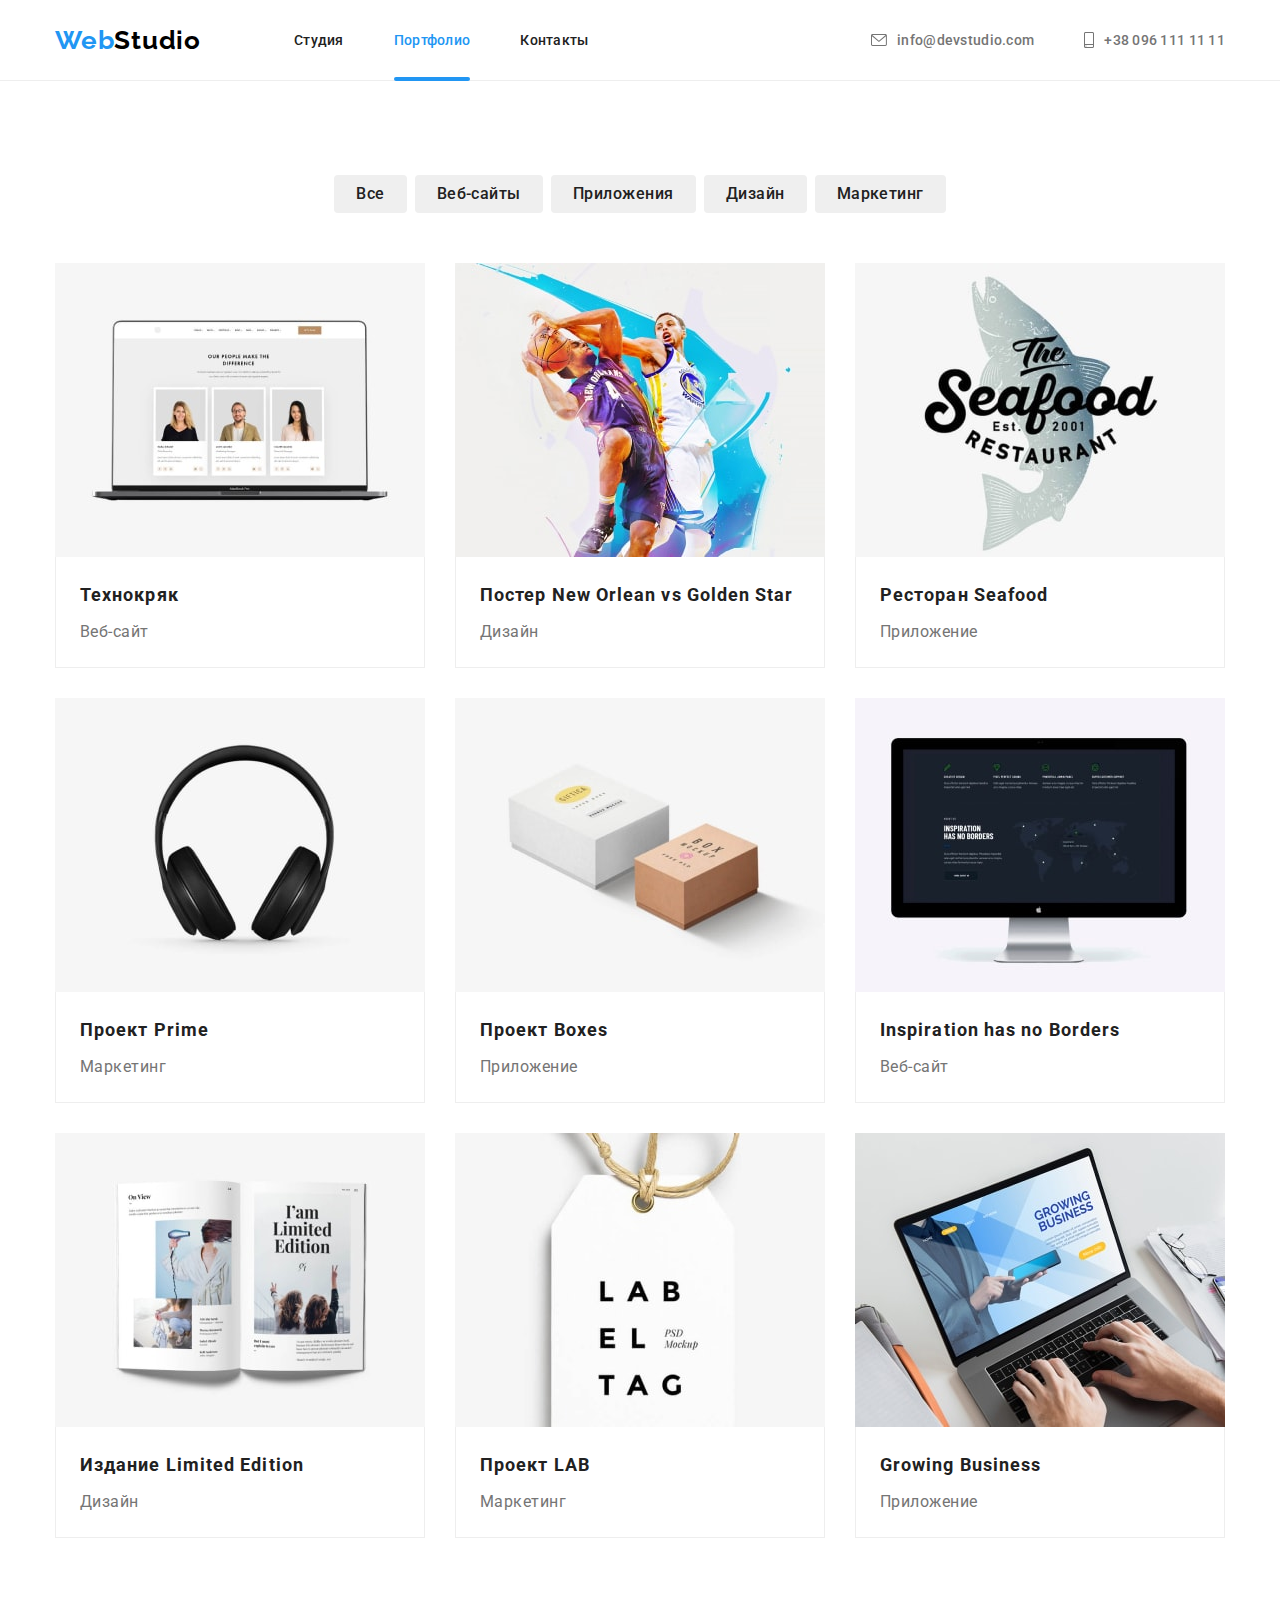
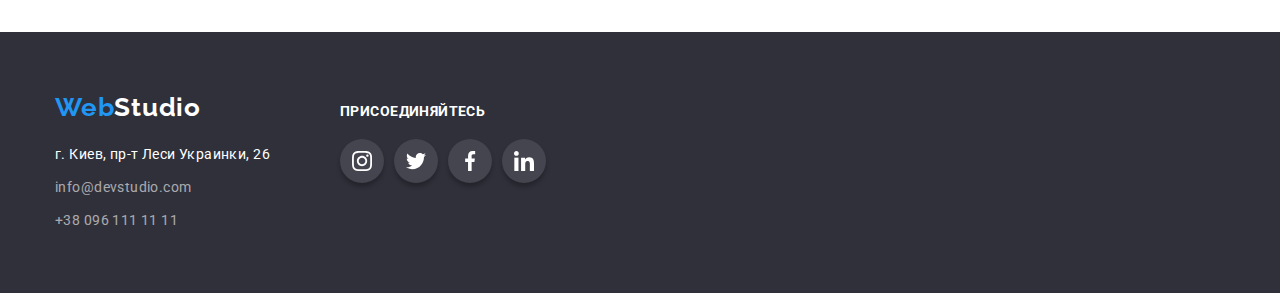
==== portfolio.html @ b64ebb9d "Начало" ====
<!DOCTYPE html>
<html lang="ru">
<head>
    <meta charset="UTF-8">
    <meta name="viewport" content="width=device-width, initial-scale=1.0">
    <title>Portfolio</title>
    <link rel="stylesheet" href="https://cdnjs.cloudflare.com/ajax/libs/modern-normalize/1.0.0/modern-normalize.min.css">
    <link rel="preconnect" href="https://fonts.gstatic.com">
    <link href="https://fonts.googleapis.com/css2?family=Raleway:wght@700&family=Roboto:wght@400;500;700;900&display=swap"
        rel="stylesheet">
    <link rel="stylesheet" href="./css/styles.css">
</head>
<body>
    <header class="header">
        <div class="contener">
            <nav class="navigation">
                <a class="logo" href="./index.html" lang="en"><span class="logo-first">Web</span>Studio </a>
                <ul class="navigation-list">
                    <li class="navigation-list-item">
                        <a class="navigation-list-link" href="./index.html">Студия</a>
                    </li>
                    <li class="navigation-list-item">
                        <a class="navigation-list-link current" href="#">Портфолио</a>
                    </li>
                    <li class="navigation-list-item">
                        <a class="navigation-list-link" href="#">Контакты</a>
                    </li>
                </ul>
            </nav>
            <address class="address">
                <ul class="address-list">
                    <li class="address-list-item">
                        <a class="address-list-link" href="mailto:info@devstudio.com">
                            <svg width="16px" height="12px" class="address-list-mail-icon">
                                <use href="./images/sprite.svg#envelope">
                                </use>
                            </svg>
                            info@devstudio.com
                        </a>
                    </li>
                    <li class="address-list-item">
                        <a class="address-list-link" href="tel:+380961111111">
                            <svg width="10px" height="16px" class="address-list-mail-icon">
                                <use href="./images/sprite.svg#smartphone">
                                </use>
                            </svg>
                            +38 096 111 11 11</a>
                    </li>
                </ul>
            </address>
        </div>
    </header>
        
    <main class="main">
    <!--WORKS-->
        <section class="works">
            <div class="contener">
                <h1 class="visually-hidden">Примеры работ</h1>
                <ul class="works-button-list">
                        <li class="works-button-list-item">
                            <button class="works-button-list-btn" type="button">Все</button>
                        </li>
                        <li class="works-button-list-item">
                            <button class="works-button-list-btn" type="button">Веб-сайты</button>
                        </li>
                        <li class="works-button-list-item">
                            <button class="works-button-list-btn" type="button">Приложения</button>
                        </li>
                        <li class="works-button-list-item">
                            <button class="works-button-list-btn" type="button">Дизайн</button>
                        </li>
                        <li class="works-button-list-item">
                            <button class="works-button-list-btn" type="button">Маркетинг</button>
                        </li>
                </ul>
                
                <ul class="example-list">
                        <li class="example-list-item">
                            <a class="example-list-link" href="#">
                                <div class="example-list-thumb ">
                                    <img class="example-list-img" src="./images/jpg/project-1.jpg" alt="1 проект">
                                    <div class="overlay">Технокряк это современная площадка распространения коронавируса. Компании используют эту платформу для цифрового
                                        шпионажа и атак на защищённые сервера конкурентов.
                                    </div>
                                </div>
                               
                                <div class="example-list-information">
                                    <h2 class="example-list-title">
                                        Технокряк
                                    </h2>
                                    <p class="example-list-text">
                                        Веб-сайт
                                    </p>
                                </div>
                            </a>
                        </li>
                        <li class="example-list-item">
                            <a class="example-list-link" href="#">
                                <div class="example-list-thumb ">
                                    <img class="example-list-img" src="./images/jpg/project-2.jpg" alt="1 проект">
                                    <div class="overlay">Технокряк это современная площадка распространения коронавируса. Компании используют эту
                                        платформу для цифрового
                                        шпионажа и атак на защищённые сервера конкурентов.
                                    </div>
                                </div>
                                <div class="example-list-information">
                                    <h2 class="example-list-title">
                                        Постер New Orlean vs Golden Star
                                    </h2>
                                    <p class="example-list-text">
                                        Дизайн
                                    </p>
                                </div>
                            
                            </a>
                        </li>
                        <li class="example-list-item">
                            <a class="example-list-link" href="#">
                                 <div class="example-list-thumb ">
                                    <img class="example-list-img" src="./images/jpg/project-3.jpg" alt="1 проект">
                                    <div class="overlay">Технокряк это современная площадка распространения коронавируса. Компании используют эту платформу для цифрового
                                        шпионажа и атак на защищённые сервера конкурентов.
                                    </div>
                                </div>
                                <div class="example-list-information">
                                    <h2 class="example-list-title">
                                        Ресторан Seafood
                                    </h2>
                                    <p class="example-list-text">
                                        Приложение
                                    </p>
                                </div>
                            </a>
                        </li>
                        <li class="example-list-item">
                            <a class="example-list-link" href="#">
                                 <div class="example-list-thumb ">
                                    <img class="example-list-img" src="./images/jpg/project-4.jpg" alt="1 проект">
                                    <div class="overlay">Технокряк это современная площадка распространения коронавируса. Компании используют эту платформу для цифрового
                                        шпионажа и атак на защищённые сервера конкурентов.
                                    </div>
                                </div>
                                <div class="example-list-information">
                                    <h2 class="example-list-title">
                                        Проект Prime
                                    </h2>
                                    <p class="example-list-text">
                                        Маркетинг
                                    </p>
                                </div>
                            </a>
                        </li>
                        <li class="example-list-item">
                            <a  class="example-list-link" href="#">
                                <div class="example-list-thumb ">
                                    <img class="example-list-img" src="./images/jpg/project-5.jpg" alt="1 проект">
                                    <div class="overlay">Технокряк это современная площадка распространения коронавируса. Компании используют эту
                                        платформу для цифрового
                                        шпионажа и атак на защищённые сервера конкурентов.
                                    </div>
                                </div>
                                <div class="example-list-information">
                                    <h2 class="example-list-title">
                                        Проект Boxes
                                    </h2>
                                    <p class="example-list-text">
                                        Приложение
                                    </p>
                                </div>
                            </a>
                        </li>
                        <li class="example-list-item">
                            <a  class="example-list-link" href="#">
                                <div class="example-list-thumb ">
                                    <img class="example-list-img" src="./images/jpg/project-6.jpg" alt="1 проект">
                                    <div class="overlay">Технокряк это современная площадка распространения коронавируса. Компании используют эту
                                        платформу для цифрового
                                        шпионажа и атак на защищённые сервера конкурентов.
                                    </div>
                                </div>
                                <div class="example-list-information">
                                    <h2 class="example-list-title">
                                        Inspiration has no Borders
                                    </h2>
                                    <p class="example-list-text">
                                        Веб-сайт
                                    </p>
                                </div>
                            </a>
                        </li>
                        <li class="example-list-item">
                            <a class="example-list-link" href="#">
                                <div class="example-list-thumb ">
                                    <img class="example-list-img" src="./images/jpg/project-7.jpg" alt="1 проект">
                                    <div class="overlay">Технокряк это современная площадка распространения коронавируса. Компании используют эту
                                        платформу для цифрового
                                        шпионажа и атак на защищённые сервера конкурентов.
                                    </div>
                                </div>
                                <div class="example-list-information">
                                    <h2 class="example-list-title">
                                        Издание Limited Edition
                                    </h2>
                                    <p class="example-list-text">
                                        Дизайн
                                    </p>
                                </div>
                            </a>
                        </li>
                        <li class="example-list-item">
                            <a  class="example-list-link" href="#">
                                <div class="example-list-thumb ">
                                    <img class="example-list-img" src="./images/jpg/project-8.jpg" alt="1 проект">
                                    <div class="overlay">Технокряк это современная площадка распространения коронавируса. Компании используют эту
                                        платформу для цифрового
                                        шпионажа и атак на защищённые сервера конкурентов.
                                    </div>
                                </div>
                                <div class="example-list-information">
                                    <h2 class="example-list-title">
                                        Проект LAB
                                    </h2>
                                    <p class="example-list-text">
                                        Маркетинг
                                    </p>
                                </div>
                            </a>
                        </li>
                        <li class="example-list-item">
                            <a class="example-list-link" href="#">
                                <div class="example-list-thumb ">
                                    <img class="example-list-img" src="./images/jpg/project-9.jpg" alt="1 проект">
                                    <div class="overlay">Технокряк это современная площадка распространения коронавируса. Компании используют эту
                                        платформу для цифрового
                                        шпионажа и атак на защищённые сервера конкурентов.
                                    </div>
                                </div>
                                <div class="example-list-information">
                                    <h2 class="example-list-title">
                                        Growing Business
                                    </h2>
                                    <p class="example-list-text">
                                        Приложение
                                    </p>
                                </div>
                            </a>
                        </li>
                </ul>
            </div>
        
            
        </section>
    </main>

<footer class="footer">
    <!--CONTACT INFORMATION-->
    <div class="contener">
        <div class="footer-left-side">
            <h2 class="visually-hidden">Контакты</h2>
            <a class="logo" href="./index.html" lang="en"><span class="logo-first">Web</span>Studio </a>
            <address class="contact">
                <ul class="contact-list">
                    <li class="contact-list-item">
                        <a class="contact-list-city" href="https://goo.gl/maps/mL1RKWru3X3cFEzS8" target="_blank"
                            rel="noopener noroferrer"> г. Киев,
                            пр-т Леси Украинки, 26 </a>
                    </li>
                    <li class="contact-list-item">
                        <a class="contact-list-link" href="mailto:info@devstudio.com">info@devstudio.com</a>
                    </li>
                    <li class="contact-list-item">
                        <a class="contact-list-link" href="tel:+380961111111">+38 096 111 11 11</a>
                    </li>
                </ul>
            </address>
        </div>
        <div class="footer-right-side">
            <p>Присоединяйтесь</p>
            <ul class="social-list">
                <li class="social-list-item">
                    <a class="social-list-link" href="">
                        <svg class="social-list-icon">
                            <use href="./images/sprite.svg#instagram">
                            </use>
                        </svg>
                    </a>
                </li>
                <li class="social-list-item">
                    <a class="social-list-link" href="">
                        <svg class="social-list-icon">
                            <use href="./images/sprite.svg#twitter">
                            </use>
                        </svg>
                    </a>
                </li>
                <li class="social-list-item">
                    <a class="social-list-link" href="">
                        <svg class="social-list-icon">
                            <use href="./images/sprite.svg#facebook">
                            </use>
                        </svg>
                    </a>
                </li>
                <li class="social-list-item">
                    <a class="social-list-link" href="">
                        <svg class="social-list-icon">
                            <use href="./images/sprite.svg#linkedin">
                            </use>
                        </svg>
                    </a>
                </li>
            </ul>


        </div>

    </div>
</footer>
</body>
</html>
---- css/styles.css ----
/*===============ROOT============
цвет заголовков текста  #212121;
цвет текста #757575;
цвет акцента #2196F3;
белый цвет # FFFFFF
*/
:root {
  --title-text-color: #212121;
  --text-color: #757575;
  --accent-color: #2196f3;
  --white-color: #ffffff;
  --social-link: #afb1b8;
  --main-font: "Roboto", sans-serif;
}

h1,
h2,
h3,
h4,
h5,
h6 {
  margin: 0;
}

p {
  margin: 0;
}

body {
  font-family: var(--main-font);
}

ul,
ol {
  list-style: none;
  margin: 0;
  padding: 0;
}

a {
  text-decoration: none;
}

.address,
.contact {
  font-style: normal;
}

img {
  display: block;
}

.contener {
  width: 1200px;
  padding: 0 15px;
  margin: 0 auto;
}

.visually-hidden {
  position: absolute;
  width: 1px;
  height: 1px;
  margin: -1px;
  border: 0;
  padding: 0;
  white-space: nowrap;
  clip-path: inset(100%);
  clip: rect(0 0 0 0);
  overflow: hidden;
}

/*===============COMPONENTS============*/
.logo {
  font-family: Raleway, sans-serif;
  font-weight: 700;
  font-size: 26px;
  line-height: 1.192;
  letter-spacing: 0.03em;
}

/*===============END COMPONENTS============*/

/*===============HEADER============*/
.header {
  border-bottom: 1px solid #eeeeee;
}

.header .contener {
  display: flex;
  align-items: center;
  height: 80px;
}

.navigation {
  display: flex;
}

.header .logo {
  margin-right: 93px;
  color: #000000;
}

.logo-first {
  color: var(--accent-color);
}

.navigation-list {
  display: flex;
  align-items: center;
}

.navigation-list-item:not(:last-child) {
  margin-right: 50px;
}

.navigation-list-item {
  position: relative;
}

.navigation-list-link {
  font-weight: 500;
  font-size: 14px;
  line-height: 1.143;
  letter-spacing: 0.02em;
  color: var(--title-text-color);

  transition-property: color;
  transition-duration: 250ms;
  transition-timing-function: cubic-bezier(0.4, 0, 0.2, 1);
}

.navigation-list-link.current::after {
  position: absolute;
  content: "";
  left: 0;
  bottom: -32px;
  width: 100%;
  height: 4px;
  border-radius: 2px;
  background-color: var(--accent-color);
}

.navigation-list-link:hover,
.navigation-list-link:focus {
  color: var(--accent-color);
}

.current {
  color: var(--accent-color);
}

.address {
  margin-left: auto;
}

.address-list {
  display: flex;
}

.address-list-item:not(:last-child) {
  margin-right: 50px;
}

.address-list-mail-icon {
  margin-right: 10px;

  fill: currentcolor;
}

.address-list-link {
  display: flex;
  align-items: center;
  height: 40px;

  font-weight: 500;
  font-size: 14px;
  line-height: 1.143;
  letter-spacing: 0.02em;
  color: var(--text-color);

  transition-property: color;
  transition-duration: 250ms;
  transition-timing-function: cubic-bezier(0.4, 0, 0.2, 1);
}

.address-list-link:hover,
.address-list-link:focus {
  color: var(--accent-color);
}

.address-list-mail-icon:hover,
.address-list-mail-icon:focus {
  fill: currentcolor;
}
/*===============END HEADER============*/

/*===============HERO============*/
.hero {
  max-width: 1600px;
  margin: auto;
  background-color: var(--title-text-color);
  background-image: linear-gradient(
      rgba(47, 48, 58, 0.4),
      rgba(47, 48, 58, 0.4)
    ),
    url("../images/jpg/fon-hero.jpg");
  background-repeat: no-repeat;
}

.hero .contener {
  padding-top: 200px;
  padding-bottom: 200px;
}

.hero-title {
  display: flex;
  max-width: 696px;
  margin: 0 auto 30px;

  font-weight: 900;
  font-size: 44px;
  line-height: 1.364;
  text-align: center;
  letter-spacing: 0.06em;
  text-transform: uppercase;
  color: var(--white-color);
}

.hero-button {
  min-width: 200px;
  height: 50px;
  margin: 0 auto;
  border-radius: 4px;
  border: none;
  cursor: pointer;
  padding: 10px 32px;

  font-weight: 700;
  font-size: 16px;
  line-height: 1.875;
  display: flex;
  align-items: center;
  text-align: center;
  letter-spacing: 0.06em;
  color: var(--white-color);
  background-color: var(--accent-color);
  font-family: var(--main-font);
}
/*===============END HERO============*/

/*===============ADVANTAGES============*/
.advanteges .contener {
  padding-top: 94px;
  padding-bottom: 94px;
}

.advantages-list {
  display: flex;
}

.advantages-list-item {
  width: 270px;
  min-height: 101px;
}

.advantages-list-item:not(:last-child) {
  margin-right: 30px;
}

.advantages-list-item-title {
  margin-bottom: 10px;

  font-weight: 700;
  font-size: 14px;
  line-height: 1.143;
  letter-spacing: 0.03em;
  text-transform: uppercase;
  color: var(--title-text-color);
}

.advantages-list-item::before {
  content: "";
  display: block;
  margin-bottom: 30px;
  width: 270px;
  height: 120px;
  background-color: #f5f4fa;
  border-radius: 4px;
  background-repeat: no-repeat;
  background-position: center;
}

.icon-1::before {
  background-image: url(../images/svg/advantages01.svg);
}

.icon-2::before {
  background-image: url(../images/svg/advantages02.svg);
}

.icon-3::before {
  background-image: url(../images/svg/advantages03.svg);
}

.icon-4::before {
  background-image: url(../images/svg/advantages04.svg);
}

.advantages-list-item-text {
  min-height: 75px;

  font-weight: 400;
  font-size: 14px;
  line-height: 1.714;
  letter-spacing: 0.03em;
  color: var(--text-color);
}
/*===============END ADVANTAGES============*/

/*===============ACTIVITIES============*/
.activities .contener {
  padding-bottom: 94px;
}

.activities-list {
  display: flex;
}

.activities-list-item:not(:last-child) {
  margin-right: 30px;
}

.activities-title {
  margin-bottom: 50px;

  font-weight: 700;
  font-size: 36px;
  line-height: 1.667;
  text-align: center;
  letter-spacing: 0.03em;
  color: var(--title-text-color);
}

.activities-list-item {
  position: relative;
}

.activities-list-title {
  position: absolute;
  width: 100%;
  height: 70px;
  left: 0;
  bottom: 0;
  text-align: center;
  padding-top: 27px;

  font-weight: 700;
  font-size: 14px;
  line-height: 1.143;
  letter-spacing: 0.03em;
  text-transform: uppercase;
  color: var(--white-color);
  background: rgba(47, 48, 58, 0.8);
}

/*===============END ACTIVITIES============*/

/*===============OUR TEAM============*/
.team {
  margin: auto;
  background-color: #f5f4fa;
}
.team .contener {
  padding-top: 94px;
  padding-bottom: 94px;
}

.team-list {
  display: flex;
}

.team-list-item:not(:last-child) {
  margin-right: 30px;
}

.team-title {
  margin-bottom: 50px;

  font-weight: 700;
  font-size: 36px;
  line-height: 1.667;
  text-align: center;
  letter-spacing: 0.03em;
  color: var(--title-text-color);
}

.team-list-item {
  box-shadow: 0px 1px 3px rgba(0, 0, 0, 0.12), 0px 1px 1px rgba(0, 0, 0, 0.14),
    0px 2px 1px rgba(0, 0, 0, 0.2);
  border-radius: 0px 0px 4px 4px;
}

.team-list-about {
  padding: 30px 32px;

  background-color: #ffffff;
}

.team-list-name {
  margin-bottom: 10px;

  font-weight: 500;
  font-size: 16px;
  line-height: 1.876;
  text-align: center;
  letter-spacing: 0.03em;
  color: var(--title-text-color);
}

.team-list-profession {
  margin-bottom: 16px;

  font-weight: 400;
  font-size: 16px;
  line-height: 19px;
  text-align: center;
  letter-spacing: 0.03em;
  color: var(--text-color);
}

.social-list {
  display: flex;
  justify-content: space-between;
  align-items: center;
}

.social-list-link {
  display: flex;
  justify-content: center;
  align-items: center;
  width: 44px;
  height: 44px;
  border-radius: 50%;
  background-color: var(--white-color);
  color: var(--white-color);

  transition-property: background-color;
  transition-duration: 250ms;
  transition-timing-function: cubic-bezier(0.4, 0, 0.2, 1);
}
.social-list-icon {
  width: 20px;
  height: 20px;
  fill: var(--social-link);

  transition-property: fill;
  transition-duration: 250ms;
  transition-timing-function: cubic-bezier(0.4, 0, 0.2, 1);
}

.social-list-link:hover,
.social-list-link:focus {
  background-color: var(--accent-color);
}

.social-list-link:hover .social-list-icon,
.social-list-link:focus .social-list-icon {
  fill: currentColor;
}

/*===============END OUR TEAM============*/

/*===============CLIENTS============*/
.clients .contener {
  padding-top: 94px;
  padding-bottom: 94px;
}

.clients-title {
  margin-bottom: 50px;

  font-weight: 700;
  font-size: 36px;
  line-height: 1.667;
  text-align: center;
  letter-spacing: 0.03em;
  color: var(--title-text-color);
}

.clients-list {
  display: flex;
  justify-content: space-between;
}

.clients-list-link {
  display: flex;
  justify-content: center;
  align-items: center;

  width: 170px;
  height: 90px;
  border: 1px solid #afb1b8;
  border-radius: 4px;

  transition-property: border-color;
  transition-duration: 250ms;
  transition-timing-function: cubic-bezier(0.4, 0, 0.2, 1);
}

.client-list-icon {
  fill: #afb1b8;

  transition-property: fill;
  transition-duration: 250ms;
  transition-timing-function: cubic-bezier(0.4, 0, 0.2, 1);
}

.clients-list-link:hover,
.clients-list-link:focus {
  border-color: var(--accent-color);
}

.clients-list-link:hover .client-list-icon,
.clients-list-link:focus .client-list-icon {
  fill: var(--accent-color);
}

/*===============END CLIENTS============*/

/*===============FOOTER============*/
.footer {
  margin: auto;
  background-color: #2f303a;
}
.footer .contener {
  display: flex;
  align-items: baseline;
  padding-top: 60px;
  padding-bottom: 60px;
}

.footer-left-side {
  max-width: 231px;
  margin-right: 70px;
}

.footer-right-side {
  min-width: 206px;
  height: 80px;
}

.footer .logo {
  display: inline-block;
  margin-bottom: 20px;
  color: var(--white-color);
}

.contact-list-item:not(:last-child) {
  margin-bottom: 9px;
}

.contact-list-city {
  font-weight: 400;
  font-size: 14px;
  line-height: 1.714;
  letter-spacing: 0.03em;
  color: var(--white-color);
}

.contact-list-link {
  font-weight: 400;
  font-size: 14px;
  line-height: 1.714;
  letter-spacing: 0.03em;
  color: rgba(255, 255, 255, 0.6);
}

.footer-right-side > p {
  margin-bottom: 20px;

  font-weight: 700;
  font-size: 14px;
  line-height: 1.143;
  letter-spacing: 0.03em;
  text-transform: uppercase;
  color: var(--white-color);
}

.footer-right-side .social-list-link {
  background: rgba(255, 255, 255, 0.1);
  box-shadow: 0px 4px 4px rgba(0, 0, 0, 0.25);
}

.footer-right-side .social-list-link:hover,
.footer-right-side .social-list-link:focus {
  background: var(--accent-color);
}

.footer-right-side .social-list-icon {
  fill: var(--white-color);
}

/*===============END FOOTER============*/

/*===============BACKDROP============*/
.backdrop {
  position: fixed;
  left: 0;
  top: 0;
  width: 100%;
  height: 100%;
  background-color: rgba(0, 0, 0, 0.2);
  transition: all 500ms linear;
}

.backdrop.is-hidden {
  transition: all 500ms linear 500ms;
}

.backdrop.is-hidden .modal {
  transform: translate(-50%, -50%) scale(0);
  transition: transform 500ms linear 0ms;
}

.modal {
  position: absolute;
  top: 50%;
  left: 50%;
  transform: translate(-50%, -50%) scale(1);
  width: 528px;
  min-height: 581px;
  background-color: var(--white-color);
  border-radius: 4px;

  transition: transform 500ms linear 500ms;
}

.close-btn {
  position: absolute;
  right: 9px;
  top: 8px;
  display: flex;
  justify-content: center;
  align-items: center;
  width: 30px;
  height: 30px;
  background-color: var(--white-color);
  border-radius: 50%;
  border: 1px solid rgba(0, 0, 0, 0.1);
  cursor: pointer;
}

.button-icon {
  width: 11px;
  height: 11px;
  fill: #000000;
}

.is-hidden {
  opacity: 0;
  visibility: hidden;
  pointer-events: none;
}

/*===============END BACKDROP========*/

/*===============PORTFOLIO============*/
.works .contener {
  padding-top: 94px;
  padding-bottom: 94px;
}

.works-button-list {
  display: flex;
  justify-content: center;
  margin-bottom: 50px;
}

.works-button-list-item:not(:last-child) {
  margin-right: 8px;
}

.works-button-list-btn {
  border: none;
  padding: 6px 22px;
  font-weight: 500;
  border-radius: 4px;

  font-size: 16px;
  line-height: 1.625;
  text-align: center;
  letter-spacing: 0.03em;
  color: var(--title-text-color);
  font-family: var(--main-font);

  transition-property: background-color, color;
  transition-duration: 250ms;
  transition-timing-function: cubic-bezier(0.4, 0, 0.2, 1);
}

.works-button-list-btn:hover,
.works-button-list-btn:focus {
  color: var(--white-color);
  background-color: var(--accent-color);
  box-shadow: 0px 1px 1px rgba(0, 0, 0, 0.12), 0px 4px 4px rgba(0, 0, 0, 0.06),
    1px 4px 6px rgba(0, 0, 0, 0.16);
}

.example-list {
  display: flex;
  flex-wrap: wrap;
}

.example-list-item:not(:nth-child(3n)) {
  margin-right: 30px;
}

.example-list-item:not(:nth-last-child(-n + 3)) {
  margin-bottom: 30px;
}

.example-list-link:hover,
.example-list-link:focus {
  display: block;
  box-shadow: 0px 1px 1px rgba(0, 0, 0, 0.12), 0px 4px 4px rgba(0, 0, 0, 0.06),
    1px 4px 6px rgba(0, 0, 0, 0.16);
}

.example-list-link:hover .example-list-thumb::before {
  opacity: 1;
}

.example-list-thumb {
  position: relative;
  overflow: hidden;
  width: 370px;
  height: 294px;
}

.example-list-img {
  width: 100%;
  height: 100%;
  object-fit: cover;
}

.overlay {
  position: absolute;
  top: 0;
  left: 0;
  padding: 63px 24px;
  width: 100%;
  height: 100%;

  font-weight: 400;
  font-size: 18px;
  line-height: 1.556;
  letter-spacing: 0.03em;
  color: var(--white-color);
  background-color: rgba(33, 150, 243, 0.9);

  transition: transform 500ms cubic-bezier(0.4, 0, 0.2, 1);
  transform: translateY(100%);
}

.example-list-link:hover .overlay,
.example-list-link:focus .overlay {
  transform: translateY(0%);
}

.example-list-information {
  padding: 20px 24px;
  border-right: 1px solid #eeeeee;
  border-bottom: 1px solid #eeeeee;
  border-left: 1px solid #eeeeee;
}
.example-list-title {
  margin-bottom: 4px;

  font-weight: 700;
  font-size: 18px;
  line-height: 2;
  letter-spacing: 0.06em;
  color: var(--title-text-color);
}

.example-list-text {
  font-weight: normal;
  font-size: 16px;
  line-height: 30px;
  letter-spacing: 0.03em;
  color: var(--text-color);
}
/*===============END PORTFOLIO============*/
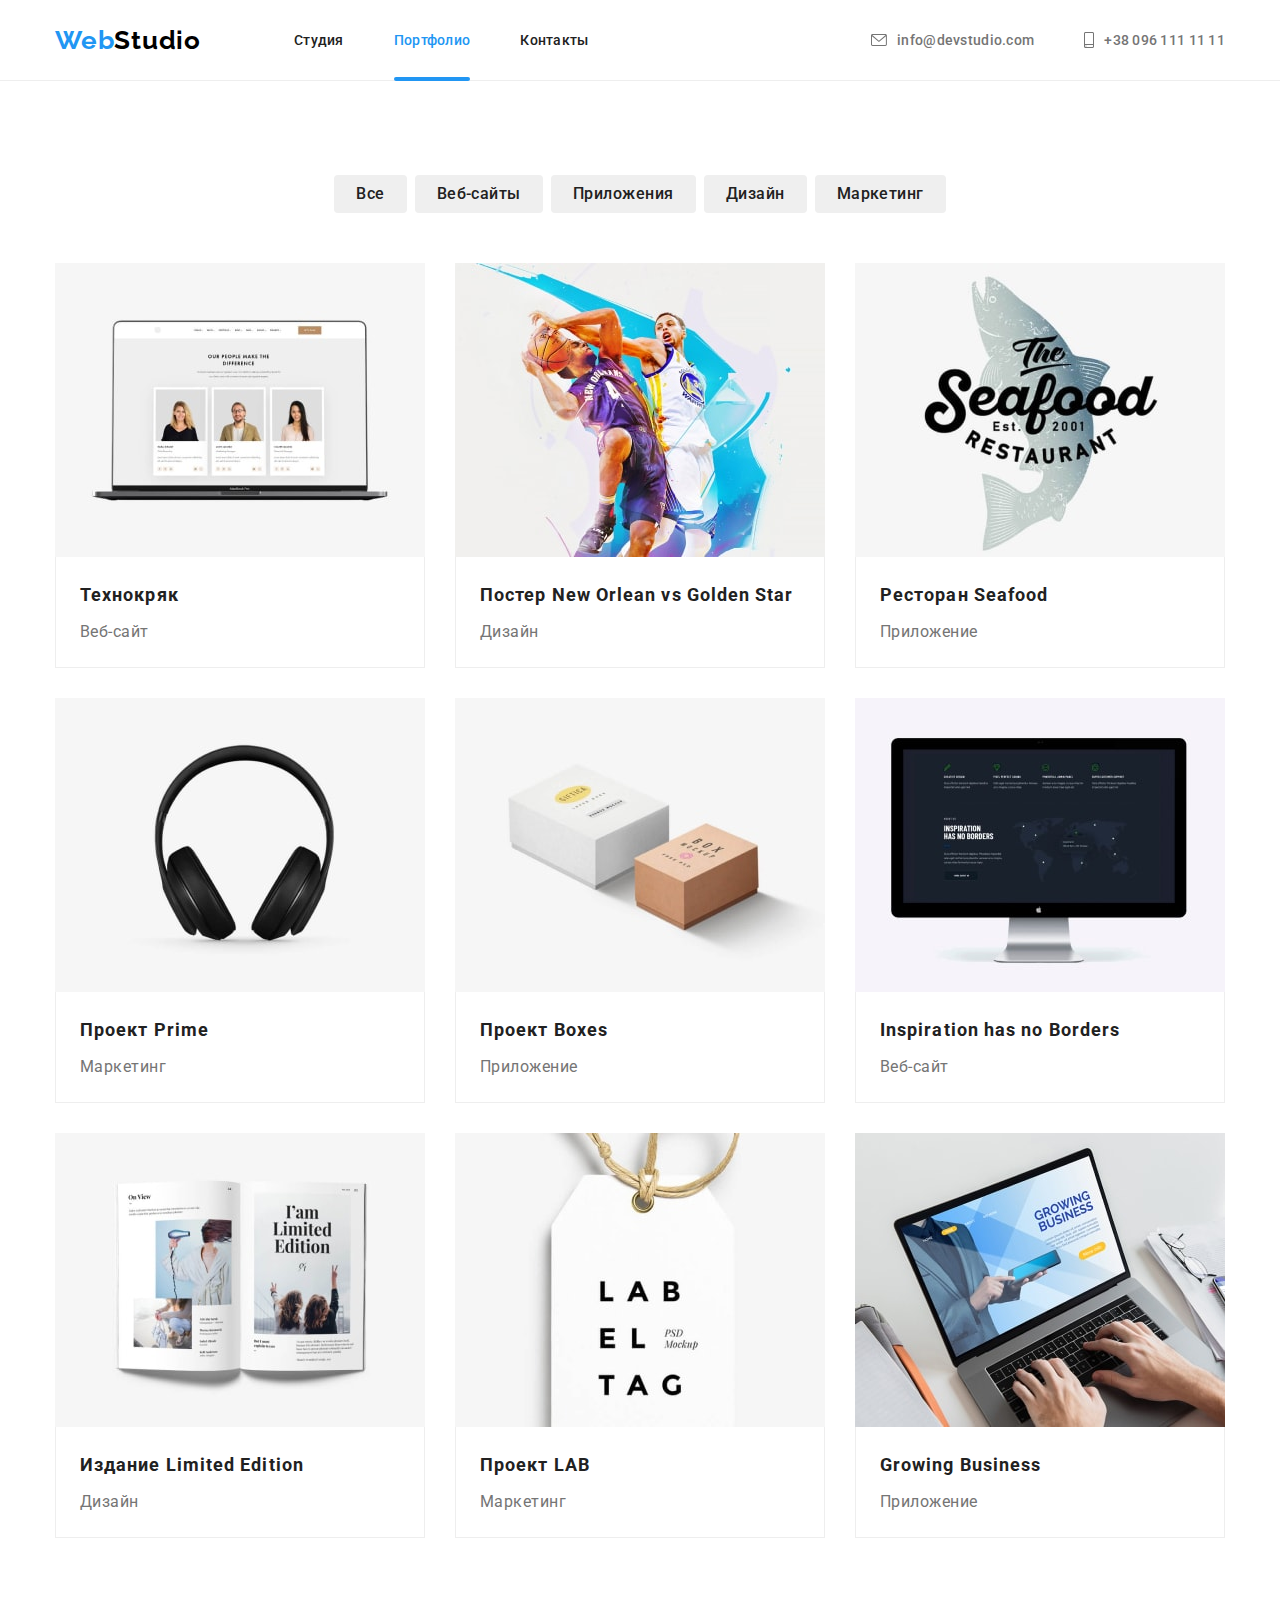
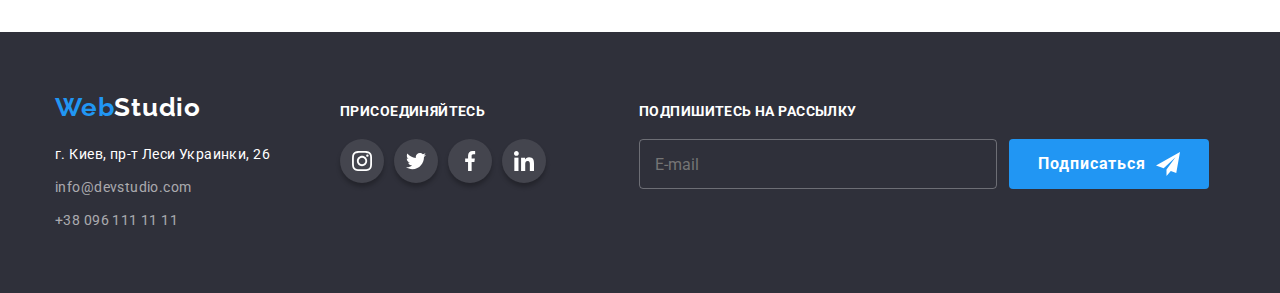
==== commit e318fff5: "Итог" ====
--- a/portfolio.html
+++ b/portfolio.html
@@ -257,7 +257,7 @@
     <div class="contener">
         <div class="footer-left-side">
             <h2 class="visually-hidden">Контакты</h2>
-            <a class="logo" href="./index.html" lang="en"><span class="logo-first">Web</span>Studio </a>
+            <a class="logo" href="index.html" lang="en"><span class="logo-first">Web</span>Studio </a>
             <address class="contact">
                 <ul class="contact-list">
                     <li class="contact-list-item">
@@ -274,8 +274,9 @@
                 </ul>
             </address>
         </div>
-        <div class="footer-right-side">
-            <p>Присоединяйтесь</p>
+
+        <div class="footer-center-side">
+            <p class="fotter-side-title">Присоединяйтесь</p>
             <ul class="social-list">
                 <li class="social-list-item">
                     <a class="social-list-link" href="">
@@ -314,7 +315,24 @@
 
         </div>
 
+        <div class="footer-right-side">
+            <form action="#">
+                <p class="fotter-side-title">Подпишитесь на рассылку</p>
+                <div class="footer-form">
+                    <input type="email" name="user-email" class="footer-form-email-input" placeholder="E-mail">
+                    <button type="submit" class="button">
+                        Подписаться
+                        <svg class="footer-form-button-icon">
+                            <use href="./images/sprite.svg#send"></use>
+                        </svg>
+
+                    </button>
+                </div>
+            </form>
+        </div>
+
     </div>
 </footer>
+
 </body>
 </html>--- a/css/styles.css
+++ b/css/styles.css
@@ -226,20 +226,21 @@
   color: var(--white-color);
 }
 
-.hero-button {
+.button {
   min-width: 200px;
   height: 50px;
   margin: 0 auto;
   border-radius: 4px;
   border: none;
   cursor: pointer;
-  padding: 10px 32px;
+  /* padding: 10px 32px; */
 
   font-weight: 700;
   font-size: 16px;
   line-height: 1.875;
   display: flex;
   align-items: center;
+  justify-content: center;
   text-align: center;
   letter-spacing: 0.06em;
   color: var(--white-color);
@@ -544,9 +545,10 @@
   margin-right: 70px;
 }
 
-.footer-right-side {
+.footer-center-side {
   min-width: 206px;
   height: 80px;
+  margin-right: 93px;
 }
 
 .footer .logo {
@@ -575,7 +577,7 @@
   color: rgba(255, 255, 255, 0.6);
 }
 
-.footer-right-side > p {
+.fotter-side-title {
   margin-bottom: 20px;
 
   font-weight: 700;
@@ -586,18 +588,42 @@
   color: var(--white-color);
 }
 
-.footer-right-side .social-list-link {
+.footer-center-side .social-list-link {
   background: rgba(255, 255, 255, 0.1);
   box-shadow: 0px 4px 4px rgba(0, 0, 0, 0.25);
 }
 
-.footer-right-side .social-list-link:hover,
-.footer-right-side .social-list-link:focus {
+.footer-center-side .social-list-link:hover,
+.footer-center-side .social-list-link:focus {
   background: var(--accent-color);
 }
 
-.footer-right-side .social-list-icon {
+.footer-center-side .social-list-icon {
   fill: var(--white-color);
+}
+
+.footer-form {
+  display: flex;
+  align-items: center;
+}
+
+.footer-form-email-input {
+  padding-left: 15px;
+  margin-right: 12px;
+
+  width: 358px;
+  height: 50px;
+  background-color: transparent;
+  border: 1px solid rgba(255, 255, 255, 0.3);
+  border-radius: 4px;
+  color: var(--white-color);
+}
+
+.footer-form-button-icon {
+  width: 24px;
+  height: 24px;
+  fill: var(--white-color);
+  margin-left: 10px;
 }
 
 /*===============END FOOTER============*/
@@ -631,6 +657,7 @@
   min-height: 581px;
   background-color: var(--white-color);
   border-radius: 4px;
+  padding: 40px;
 
   transition: transform 500ms linear 500ms;
 }
@@ -642,6 +669,7 @@
   display: flex;
   justify-content: center;
   align-items: center;
+
   width: 30px;
   height: 30px;
   background-color: var(--white-color);
@@ -662,6 +690,116 @@
   pointer-events: none;
 }
 
+.modal-form {
+  display: flex;
+  flex-direction: column;
+}
+
+.modal-form-title {
+  margin-bottom: 12px;
+
+  font-weight: bold;
+  font-size: 20px;
+  line-height: 1.15;
+  text-align: center;
+  letter-spacing: 0.03em;
+  color: var(--title-text-color);
+}
+
+.modal-form-field {
+  font-weight: 400;
+  font-size: 12px;
+  line-height: 1.667;
+  letter-spacing: 0.01em;
+  color: var(--text-color);
+}
+
+.modal__form-input-wrapper {
+  position: relative;
+  display: block;
+  margin-top: 4px;
+  margin-bottom: 10px;
+}
+
+.modal-form-input {
+  padding-left: 42px;
+  width: 100%;
+  height: 40px;
+  border: 1px solid rgba(33, 33, 33, 0.2);
+  border-radius: 4px;
+  transition: border-color 250ms cubic-bezier(0.4, 0, 0.2, 1);
+}
+
+.modal-form-input:focus {
+  outline: none;
+  border-color: var(--accent-color);
+}
+
+.modal-form-icon {
+  position: absolute;
+  left: 12px;
+  width: 18px;
+  height: 18px;
+  top: 50%;
+  transform: translateY(-50%);
+  transition: fill 250ms cubic-bezier(0.4, 0, 0.2, 1);
+}
+
+.modal-form-input:focus + .modal-form-icon {
+  fill: var(--accent-color);
+}
+
+.modal-form-texarea {
+  width: 100%;
+  height: 120px;
+  margin-top: 4px;
+  padding: 12px 16px;
+  resize: none;
+  border: 1px solid rgba(33, 33, 33, 0.2);
+  border-radius: 4px;
+  transition: border-color 250ms cubic-bezier(0.4, 0, 0.2, 1);
+}
+
+.modal-form-texarea:focus {
+  outline: none;
+  border-color: var(--accent-color);
+}
+
+.modal-form-policy {
+}
+
+.modal-form-policy-text {
+  display: block;
+  display: flex;
+  align-items: center;
+  margin-top: 18px;
+  margin-bottom: 32px;
+
+  font-weight: 400;
+  font-size: 14px;
+  line-height: 1.714;
+  letter-spacing: 0.03em;
+  color: var(--text-color);
+}
+
+.modal-form-policy-text::before {
+  content: "";
+  display: inline-block;
+  margin-right: 8px;
+  background-size: contain;
+  width: 16px;
+  height: 15px;
+  background-image: url(../images/svg/checkbox01.svg);
+  transition: background-image 250ms cubic-bezier(0.4, 0, 0.2, 1);
+}
+
+.modal-form-policy:checked + .modal-form-policy-text::before {
+  background-image: url(../images/svg/checkbox02.svg);
+}
+
+.a-form {
+  text-decoration: underline;
+}
 /*===============END BACKDROP========*/
 
 /*===============PORTFOLIO============*/
